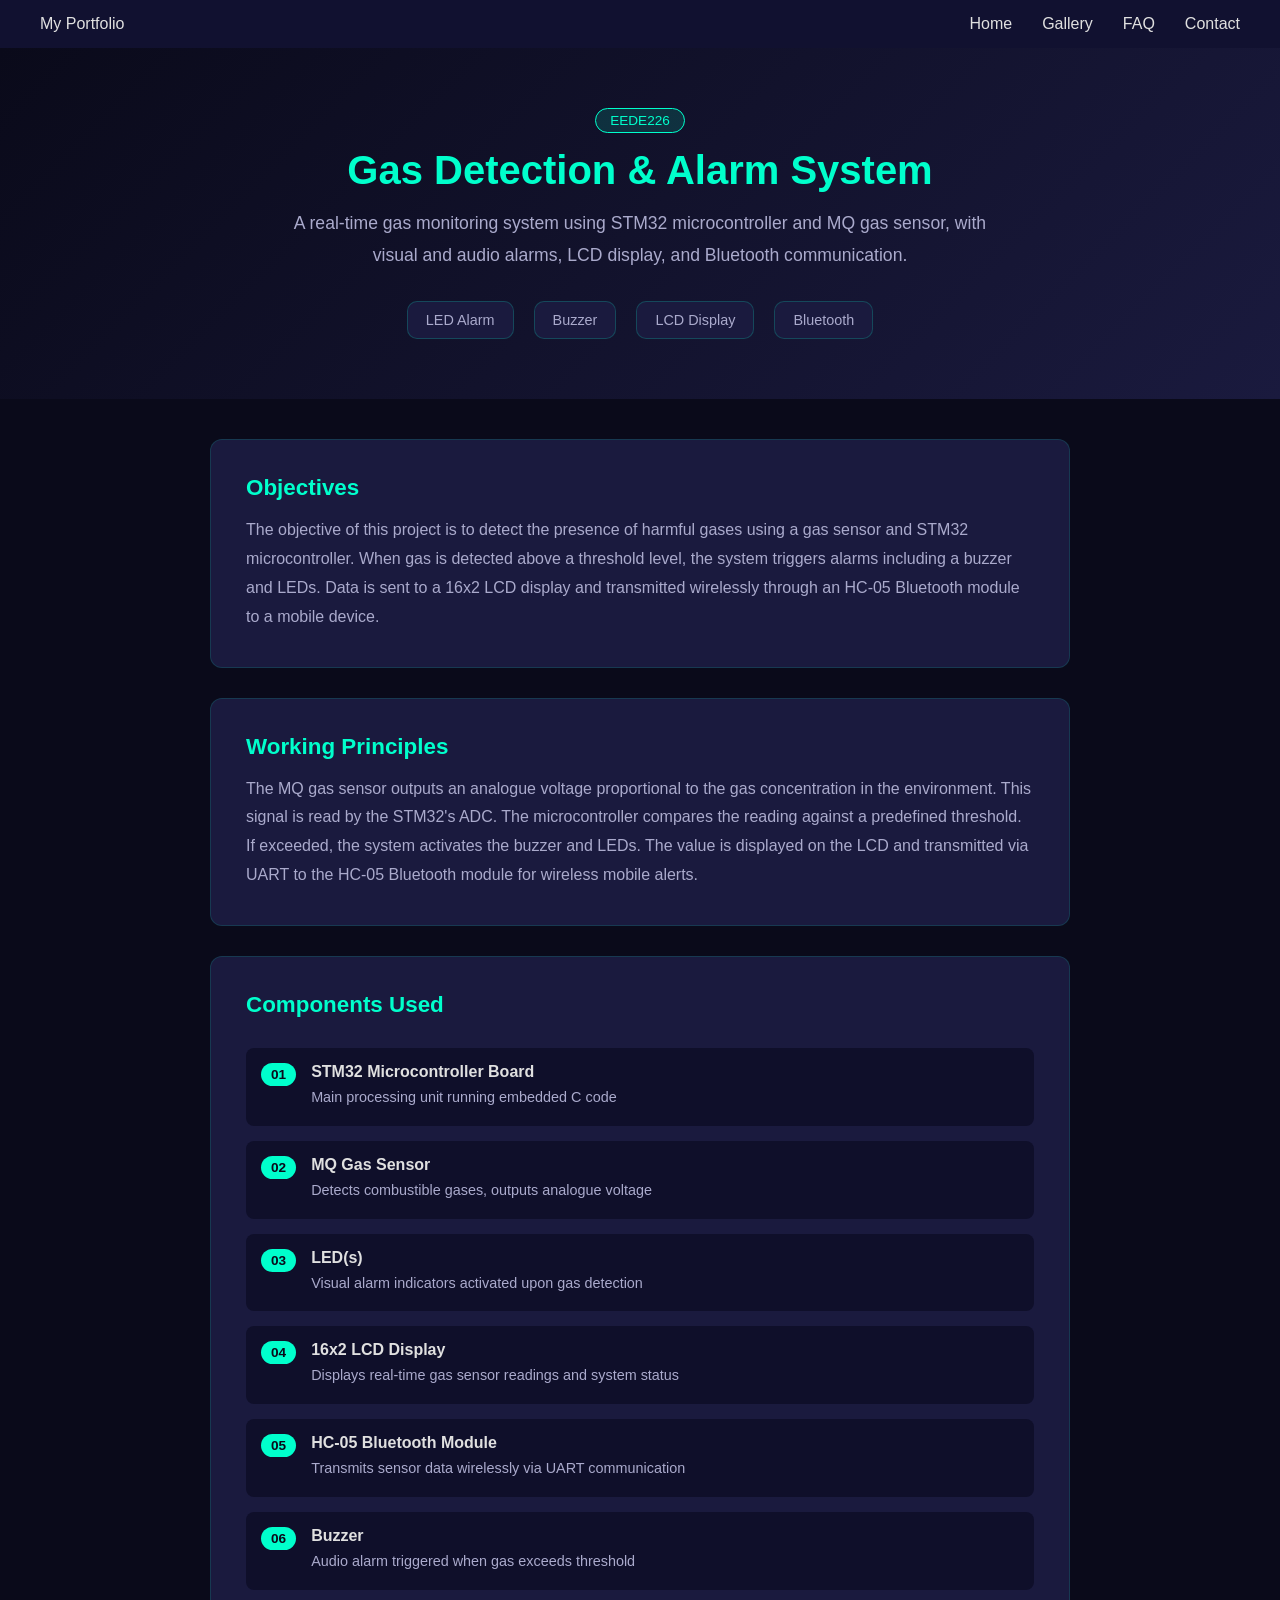
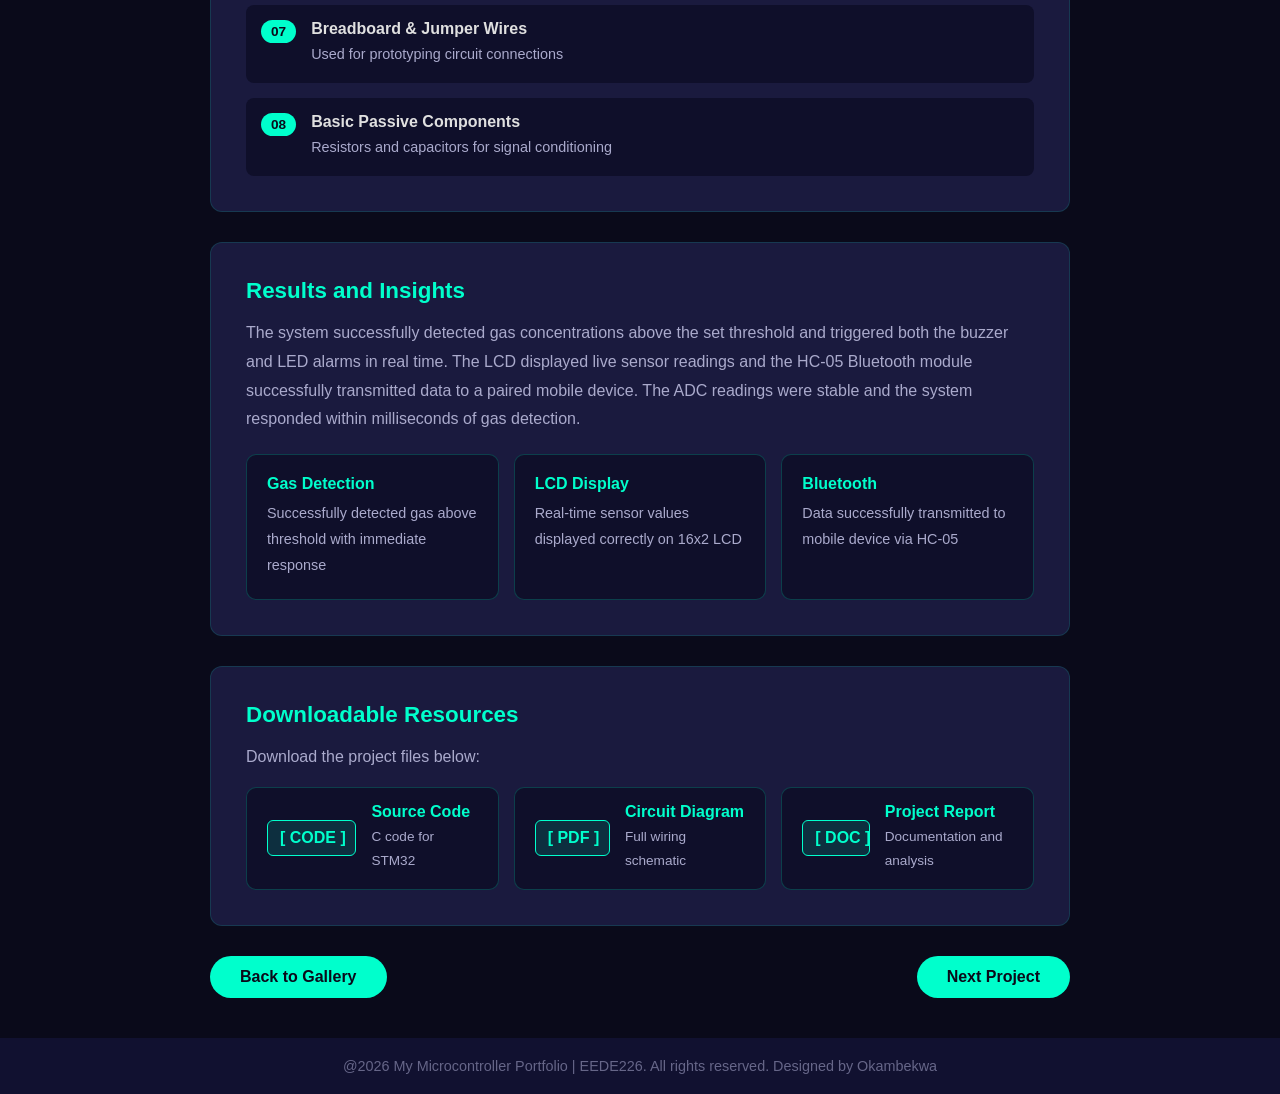
==== project1.html @ 9bdcce8b "Add files via upload" ====
<!DOCTYPE html>
<html lang="en">

<head>
  <meta charset="UTF-8">
  <meta name="viewport" content="width=device-width, initial-scale=1.0">
  <title>Gas Detection & Alarm System</title>
  <link rel="stylesheet" href="css/styles.css">
</head>

<body>

  <!-- NAVIGATION BAR -->
  <nav class="navbar">
    <div class="nav-logo">My Portfolio</div>
    <ul class="nav-links">
      <li><a href="index.html">Home</a></li>
      <li><a href="gallery.html">Gallery</a></li>
      <li><a href="faq.html">FAQ</a></li>
      <li><a href="contact.html">Contact</a></li>
    </ul>
  </nav>

  <!-- PROJECT HEADER -->
  <section class="project-header">
    <div class="project-header-content">
      <span class="project-tag">EEDE226</span>
      <h1>Gas Detection & Alarm System</h1>
      <p>
        A real-time gas monitoring system using STM32 microcontroller
        and MQ gas sensor, with visual and audio alarms, LCD display,
        and Bluetooth communication.
      </p>
      <div class="component-icons">
        <div class="comp-icon"><span>LED Alarm</span></div>
        <div class="comp-icon"><span>Buzzer</span></div>
        <div class="comp-icon"><span>LCD Display</span></div>
        <div class="comp-icon"><span>Bluetooth</span></div>
      </div>
    </div>
  </section>

  <!-- MAIN PROJECT CONTENT -->
  <main class="project-content">

    <!-- OBJECTIVES -->
    <section class="content-section">
      <h2>Objectives</h2>
      <p>
        The objective of this project is to detect the presence of harmful
        gases using a gas sensor and STM32 microcontroller. When gas is
        detected above a threshold level, the system triggers alarms including
        a buzzer and LEDs. Data is sent to a 16x2 LCD display and transmitted
        wirelessly through an HC-05 Bluetooth module to a mobile device.
      </p>
    </section>

    <!-- WORKING PRINCIPLES -->
    <section class="content-section">
      <h2>Working Principles</h2>
      <p>
        The MQ gas sensor outputs an analogue voltage proportional to the
        gas concentration in the environment. This signal is read by the
        STM32's ADC. The microcontroller compares the reading against a
        predefined threshold. If exceeded, the system activates the buzzer
        and LEDs. The value is displayed on the LCD and transmitted via
        UART to the HC-05 Bluetooth module for wireless mobile alerts.
      </p>
    </section>

    <!-- COMPONENTS -->
    <section class="content-section">
      <h2>Components Used</h2>
      <div class="components-grid">

        <div class="component-item">
          <span class="comp-number">01</span>
          <div>
            <h4>STM32 Microcontroller Board</h4>
            <p>Main processing unit running embedded C code</p>
          </div>
        </div>

        <div class="component-item">
          <span class="comp-number">02</span>
          <div>
            <h4>MQ Gas Sensor</h4>
            <p>Detects combustible gases, outputs analogue voltage</p>
          </div>
        </div>

        <div class="component-item">
          <span class="comp-number">03</span>
          <div>
            <h4>LED(s)</h4>
            <p>Visual alarm indicators activated upon gas detection</p>
          </div>
        </div>

        <div class="component-item">
          <span class="comp-number">04</span>
          <div>
            <h4>16x2 LCD Display</h4>
            <p>Displays real-time gas sensor readings and system status</p>
          </div>
        </div>

        <div class="component-item">
          <span class="comp-number">05</span>
          <div>
            <h4>HC-05 Bluetooth Module</h4>
            <p>Transmits sensor data wirelessly via UART communication</p>
          </div>
        </div>

        <div class="component-item">
          <span class="comp-number">06</span>
          <div>
            <h4>Buzzer</h4>
            <p>Audio alarm triggered when gas exceeds threshold</p>
          </div>
        </div>

        <div class="component-item">
          <span class="comp-number">07</span>
          <div>
            <h4>Breadboard & Jumper Wires</h4>
            <p>Used for prototyping circuit connections</p>
          </div>
        </div>

        <div class="component-item">
          <span class="comp-number">08</span>
          <div>
            <h4>Basic Passive Components</h4>
            <p>Resistors and capacitors for signal conditioning</p>
          </div>
        </div>

      </div>
    </section>

    <!-- RESULTS -->
    <section class="content-section">
      <h2>Results and Insights</h2>
      <p>
        The system successfully detected gas concentrations above the set
        threshold and triggered both the buzzer and LED alarms in real time.
        The LCD displayed live sensor readings and the HC-05 Bluetooth module
        successfully transmitted data to a paired mobile device. The ADC
        readings were stable and the system responded within milliseconds
        of gas detection.
      </p>
      <div class="results-grid">
        <div class="result-card">
          <h3>Gas Detection</h3>
          <p>Successfully detected gas above threshold with immediate response</p>
        </div>
        <div class="result-card">
          <h3>LCD Display</h3>
          <p>Real-time sensor values displayed correctly on 16x2 LCD</p>
        </div>
        <div class="result-card">
          <h3>Bluetooth</h3>
          <p>Data successfully transmitted to mobile device via HC-05</p>
        </div>
      </div>
    </section>

    <!-- DOWNLOADS -->
    <section class="content-section">
      <h2>Downloadable Resources</h2>
      <p>Download the project files below:</p>
      <div class="downloads-grid">

        <a href="downloads/project1_code.c" class="download-card" target="_blank">
          <span class="download-icon">[ CODE ]</span>
          <div>
            <h4>Source Code</h4>
            <p>C code for STM32</p>
          </div>
        </a>

        <a href="downloads/project1_circuit.pdf" class="download-card" target="_blank">
          <span class="download-icon">[ PDF ]</span>
          <div>
            <h4>Circuit Diagram</h4>
            <p>Full wiring schematic</p>
          </div>
        </a>

        <a href="downloads/project1_report.pdf" class="download-card" target="_blank">
          <span class="download-icon">[ DOC ]</span>
          <div>
            <h4>Project Report</h4>
            <p>Documentation and analysis</p>
          </div>
        </a>

      </div>
    </section>

    <!-- NAVIGATION BUTTONS -->
    <div class="project-nav">
      <a href="gallery.html" class="btn">Back to Gallery</a>
      <a href="project2.html" class="btn">Next Project</a>
    </div>

  </main>

  <!-- FOOTER -->
  <footer>
    <p>  @2026 My Microcontroller Portfolio | EEDE226. All rights reserved. Designed by Okambekwa</p>
  </footer>

</body>
</html>
---- css/styles.css ----
/*  General Reset  */
/* Removes default margins and paddings from all elements */

* {
    margin: 0;
    padding: 0;
    box-sizing: border-box; /* Ensures padding and borders are included in the element's total width and height */

}

/* set default font and background for whole site*/
body{
      font-family: 'Segoe UI', Tahoma, Geneva, Verdana, sans-serif;
      background-color: #0a0a1a; /* Dark background for better contrast with light text */
      color: #e0e0e0; /* Light text color for better readability */

}

/* Navigation Bar */
.navbar{
    display: flex; /*puts items side by side*/
    justify-content: space-between; /*logo left, links right*/
    align-items: center; 
    padding: 15px 40px;
    background-color: #111130;
     position: sticky; 
     top: 0;
     z-index: 100;
}

.navbar .logo{
    font-size: 1.5rem;
    font-weight: bold;
    color: #e0e0e0;
}

/* Removes bullets points from nav list*/
.nav-links{
    list-style: none;
    display: flex;
    gap: 30px;
}

.nav-links a {
  color: #e0e0e0;
  text-decoration: none;          /* removes underline */
  font-size: 1rem;
  transition: color 0.3s;         /* smooth colour change on hover */
}

/*Change color when you hover over a nav link */
.nav-links a:hover{
    color:#00ffcc;

}

/* Hero section*/
.hero {
    min-height: 90vh;
    display: flex;
    flex-direction: column;
    align-items: center;
    text-align: center;
    padding: 0 20px; 
    background: linear-gradient(135deg, #0a0a1a, #1a1a3e);
}
.hero h1{
    font-size:3rem;
    color:#00ffcc;
    margin-bottom: 20px;
}
.hero p{
    font-size:1.2rem;
    color:#aaaacc;
    max-width:700px;
    margin-bottom: 30px;
    white-space: nowrap; /* prevents text from breaking into multiple lines */
}

/* Button Style */
.btn{
    display: inline-block;
    padding: 12px 30px;
    background-color: #00ffcc;
    color: #0a0a1a;
    text-decoration: none;
    color: #0a0a1a;
    text-decoration: none;
    border-radius: 25px;
    font-weight: bold;
    transition: transform 0.3s, background-color 0.3s;
}
 /*Button grows slightly when hovered*/
 .btn:hover {
    transform: scale(1.05);
    background-color: #00ddaa;

 }

 /* Base LED circle shape */
 .led {
  width: 20px;
  height: 20px;
  border-radius: 50%;             
  animation: blink 1.5s infinite;
}
.led-container {
  display: flex;
  gap: 20px;
  margin-top: 40px;
}

.led.red { background-color: #ff4444; animation-delay: 0s;}
.led.green { background-color: #44ff44; animation-delay: 0.5s;}
.led.blue { background-color: #4444ff; animation-delay: 1s;}

/* Blinking animation */
@keyframes blink {
  0%, 100% { opacity: 1; }
  50% { opacity: 0.1; }
}

/* Title animation */
.animate-title {
    animation: slideDown 1s ease-out;
}

.animate-subtitle {
    animation: slideDown 1s ease-out 0.3s both; /*0.3s delay*/

}

@keyframes slideDown {
    from {
        opacity: 0;
        transform: translateY(-30px);
    }
    to {
        opacity: 1;
        transform: translateY(0);
    }
}

/*ABOUT SECTION*/
.about {
    padding:60px 40px;
    text-align: center;
    background-color: #0f0f2a;
}

.about h2{ 
   font-size: 2rem;
   color: #00ffcc;
   margin-bottom: 20px;
}
.about p{
    max-width: 700px;
    margin: 0 auto 40px;
    line-height: 1.8;
    color: #aaaacc;
}

/*Three cards side by side */
.skills-grid {
    display: flex;
    gap: 30px;
    justify-content: center;
    flex-wrap: wrap; /* allows wrapping on smaller screens */
}

.skill-card {
    background-color: #1a1a3e;
    padding: 30px 20px;
    border-radius: 10px;
    border: 1px solid #00ffcc33; /* subtle border with transparency */;
    width: 200px;
    transition: transform 0.3s;
}

.skill-card:hover {
    transform: translateY(-5px);  
}

.skill-card h3 {
    margin: 10px 0;
    color: #00ffcc;
}

/*  Footer */
footer {
    text-align: center;
    padding: 20px;
    background-color: #111130;
    color: #666688;
    font-size: 0.9rem;
}

/* Page Header*/
.page-header {
    text-align: center;
    padding:50px 20px 30px;
    background: linear-gradient(135deg, #0a0a1a, #1a1a3e);
}

.page-header h1 {
    font-size: 2.5rem;
    color: #00ffcc;
    margin-bottom: 10px;

}

.page-header p {
    color: #aaaacc;
    font-size: 1.1rem;
}

/* Gallery Grid */
.gallery {
    display: flex;
    flex-wrap: wrap;
    justify-content: center;
    gap: 30px;
    padding: 50px 40px;
    background-color: #0a0a1a ;
}

 /* Project Card */
.project-card {
    background-color: #1a1a3e;
    border: 1px solid #00ffcc33;
    border-radius: 12px;
    overflow: hidden;
    width: 320px;
    transition: transform 0.3s; 
}

/*Card floats up when hovered */
.project-card:hover {
    transform: translateY(-8px);
}

/*Icon area at top of the card */
.card-image {
    background: linear-gradient(135deg, #0a0a1a, #1a1a3e);
    text-align: center;
    padding: 30px;
    font-size: 3rem;
}

/*Text area of card */
.card-body {
    padding: 20px;
}

.card-body h3 {
    margin-bottom: 10px;
    color: #00ffcc;
    font-size: 1.1rem;
}   

.card-body p {
    color: #aaaacc;
    font-size: 0.95rem;
    line-height: 1.6;
    margin-bottom: 15px;

}

/*Label above progresss bar */
.progress-label {
    display: flex;
    justify-content: space-between;
    font-size: 0.85rem;
    color: #aaaacc;
    margin-bottom: 6px;
}

/* Grey background track of progress bar */
.progress-bar {
    height: 10px;
    background-color: #0a0a1a;
    border-radius: 10px;
    margin-bottom: 20px;
    overflow: hidden;
}

/* The colored fill that animates to show progress */
.progress-fill {
    height: 100%;
    background-color: #00ffcc;
    width: 0;
    border-radius: 10px;
    animation: fillProgress 2s ease-out forwards;
}

/* The animation that fills the progress bar */
@keyframes fillProgress {
  from { width: 0; }
  to { width: var(--target-width); }

}

/*Make the btn smaller inside cards*/
.project-card .btn {
    font-size: 0.9rem;
    padding: 8px 20px;
}
/* PROJECT HEADER  */
.project-header {
  background: linear-gradient(135deg, #0a0a1a, #1a1a3e);
  padding: 60px 40px;
  text-align: center;
}

.project-tag {
  background-color: #00ffcc22;
  color: #00ffcc;
  border: 1px solid #00ffcc;
  padding: 4px 14px;
  border-radius: 20px;
  font-size: 0.85rem;
  display: inline-block;
  margin-bottom: 15px;
}

.project-header h1 {
  font-size: 2.5rem;
  color: #00ffcc;
  margin-bottom: 15px;
}

.project-header p {
  color: #aaaacc;
  max-width: 700px;
  margin: 0 auto 30px;
  line-height: 1.8;
  font-size: 1.1rem;
}

/* Animated component icons row */
.component-icons {
  display: flex;
  justify-content: center;
  gap: 20px;
  flex-wrap: wrap;
  margin-top: 20px;
}

.comp-icon {
  background-color: #1a1a3e;
  border: 1px solid #00ffcc33;
  border-radius: 10px;
  padding: 10px 18px;
  font-size: 0.9rem;
  color: #aaaacc;
  animation: pulse 2s infinite;  /* gentle pulsing animation */
}

/* Each icon pulses at a slightly different time */
.comp-icon:nth-child(2) { animation-delay: 0.5s; }
.comp-icon:nth-child(3) { animation-delay: 1s; }
.comp-icon:nth-child(4) { animation-delay: 1.5s; }

@keyframes pulse {
  0%, 100% { border-color: #00ffcc33; }
  50%       { border-color: #00ffcc; }
}

/*PROJECT CONTENT AREA */
.project-content {
  max-width: 900px;
  margin: 0 auto;
  padding: 40px 20px;
}

/* Each section block */
.content-section {
    background-color: #1a1a3e;
    border: 1px solid #00ffcc22;
    border-radius: 12px;
    padding: 35px;                       
    margin-bottom: 30px;
    display: flex;
    flex-direction: column;
}

.content-section h2 {
  color: #00ffcc;
  font-size: 1.4rem;
  margin-bottom: 15px;
}

.content-section p {
  color: #aaaacc;
  line-height: 1.8;
}

/*  COMPONENTS LIST */
.components-grid {
  display: flex;
  flex-direction: column;
  gap: 15px;
  margin-top: 15px;
}

.component-item {
  display: flex;
  align-items: flex-start;
  gap: 15px;
  background-color: #0f0f2a;
  padding: 15px;
  border-radius: 8px;
}

.comp-number {
  background-color: #00ffcc;
  color: #0a0a1a;
  font-weight: bold;
  font-size: 0.85rem;
  padding: 4px 10px;
  border-radius: 20px;
  white-space: nowrap;
}

.component-item h4 {
  color: #e0e0e0;
  margin-bottom: 4px;
}

.component-item p {
  color: #aaaacc;
  font-size: 0.9rem;
}

/*  RESULTS GRID  */
.results-grid {
  display: flex;
  gap: 15px;
  flex-wrap: wrap;
  margin-top: 20px;
}

.result-card {
  background-color: #0f0f2a;
  border: 1px solid #00ffcc33;
  border-radius: 10px;
  padding: 20px;
  flex: 1;
  min-width: 200px;
}

.result-card h3 {
  color: #00ffcc;
  margin-bottom: 8px;
  font-size: 1rem;
}

.result-card p {
  color: #aaaacc;
  font-size: 0.9rem;
}

/* DOWNLOADS */
.downloads-grid {
  display: flex;
  gap: 15px;
  flex-wrap: wrap;
  margin-top: 15px;
}

.download-card {
  display: flex;
  align-items: center;
  gap: 15px;
  background-color: #0f0f2a;
  border: 1px solid #00ffcc33;
  border-radius: 10px;
  padding: 15px 20px;
  text-decoration: none;
  flex: 1;
  min-width: 200px;
  transition: border-color 0.3s, transform 0.3s;
}

.download-card:hover {
  border-color: #00ffcc;
  transform: translateY(-3px);
}

.download-icon {
    font-size: 1rem;
    background-color: #00ffcc22;
    border: 1px solid #00ffcc;
    color: #00ffcc;
    padding: 8px 12px;
    border-radius: 6px;
    white-space: nowrap;
    font-weight: bold;
    min-width: 60px;
    text-align: center;
}

.download-card h4 {
  color: #00ffcc;
  margin-bottom: 4px;
}

.download-card p {
  color: #aaaacc;
  font-size: 0.85rem;
}

/*  PROJECT NAVIGATION BUTTONS */
.project-nav {
  display: flex;
  justify-content: space-between;
  margin-top: 20px;
}

/* FAQ SECTION */
.faq {
  padding: 50px 20px;
  margin: 0 auto;
  max-width: 800px;
}

/* Each question/answer block */
.faq-item {
  background-color: #1a1a3e;
  border: 1px solid #00ffcc22;
  border-radius: 10px;
  margin-bottom: 15px;
  overflow: hidden;

}

/* The clickable question button */
.faq-question {
  width: 100%;
  background: none;
  border: none;
  color: #e0e0e0;
  text-align: left;
  font-size: 1rem;
  font-family: 'Segoe UI' Tahoma, Geneva, Verdana, sans-serif;
  padding: 20px 25px;
  cursor: pointer;
  display: flex;
  justify-content: space-between;
  align-items: center;
  transition: background-color 0.3s;
}

/*The + or - icon on the right  */
.faq-icon {
  font-size: 1.5rem;
  color: #00ffcc;
  font-weight: bold;

}

/* Answer is hidden by default */
.faq-answer p{
  color: #aaaacc;
  padding: 0 25px 20px;
  line-height: 1.8;
  padding-bottom: 10px;
}

/*When open class is added by JavaScript */
.faq-answer {
    max-height: 0;
    overflow: hidden;
    transition: max-height 0.4s ease, padding 0.4s ease;
    padding: 0 25px;
}

.faq-answer.open {
    max-height: 300px;
    padding: 15px 25px;
}

/* CONTACT SECTION */
.contact-section {
    padding: 50px 20px;
    background-color: #0a0a1a;
    display: flex;
    justify-content: center;
    align-items: center;
    min-height: 70vh;
}
.contact-form-wrapper {
  background-color: #1a1a3e;
  border: 1px solid #00ffcc22;
  border-radius: 12px;
  padding: 40px;
  max-width: 650px;
  width: 100%;
}

/*Each input group */
.form-group {
  margin-bottom: 20px;
  display: flex;
  flex-direction: column;
}

.form-group label {
  color:#00ffcc;
  font-size: 0.95rem;
  margin-bottom: 8px;
}

/*styling for all input fields */
.form-group input,
.form-group select,
.form-group textarea {
  padding: 10px 15px;
  border: 1px solid #00ffcc33;
  border-radius: 8px;
  background-color: #0f0f2a;
  color: #e0e0e0;
  font-size: 0.95rem;
  font-family: 'Segoe UI', Tahoma, Geneva, Verdana, sans-serif;
  transition: border-color 0.3s;
  outline: none;
}

/* Border glows teal when focused */
.form-group input:focus,
.form-group select:focus,
.form-group textarea:focus {
  border-color: #00ffcc;
}

.form-group textarea {
  resize: vertical; /* allows user to resize vertically but not horizontally */
}

/*Error message hidden by default */
.error-message {
  color: #ff4444;
  font-size: 0.85rem;
  margin-top: 5px;
  display: none;
}

/* shows when JavaScript adds the show class */
.error-message.show {
  display: block;
}

/* Submit button full width */
.contact-btn {
  width: 100%;
  padding: 14px;
  font-size: 1rem;
  border: none;
  cursor: pointer;

}

/* Success message hidden by default */
.success-message {

  display: none;
  margin-top: 20px;
  background-color: #00ffcc22;
  border: 1px solid #00ffcc;
  border-radius: 8px;  
  padding: 15px;
  text-align: center;
}
.success-message p {
  color: #00ffcc;
}

/* shows when JavaScript adds the show class */
.success-message.show {
  display: block;
}

/* RESPONSIVE DESIGN */
@media (max-width: 768px) {
  /* Stack nav links vertically on small screens */
    .navbar {
        flex-direction: column;
        gap: 15px;
        padding: 15px 20px;
        text-align: center;
    }
    .nav-links {
        flex-wrap: wrap;
        gap: 15px;
        justify-content: center;
    }
    .hero h1 {
        font-size: 2.2rem;
    }
     /* allow text wrapping */
    .hero p {
        white-space:normal;
        font-size: 1rem;
    }

    /*stack skill card vertically*/
    .skills-grid {
        flex-direction: column;
        align-items: center;
    }
   /* Make project cards full width on small screens */
    .project-card {
        width: 100%;
    }

    /*stack  project header*/
    .component-icons {
        flex-direction: column;
        align-items: center;
    }

     /*Make result cards full width on small screens */
    .result-card {
        width: 100%;
    } 

    /* Make download cards full width on small screens */
    .download-card {
        width: 100%;
    }

    /*Stack project navigation buttons*/
    .project-nav {
        flex-direction: column;
        gap: 15px;
        align-items: center;
    }

    /*Make contact form full width*/
    .contact-form-wrapper {
        padding: 25px 15px;
    }

    /*shrink page header*/
    .page-header {
      font-size: 1.8rem;;
    }

    .project-header h1 {
      font-size: 1.8rem;
    }

}
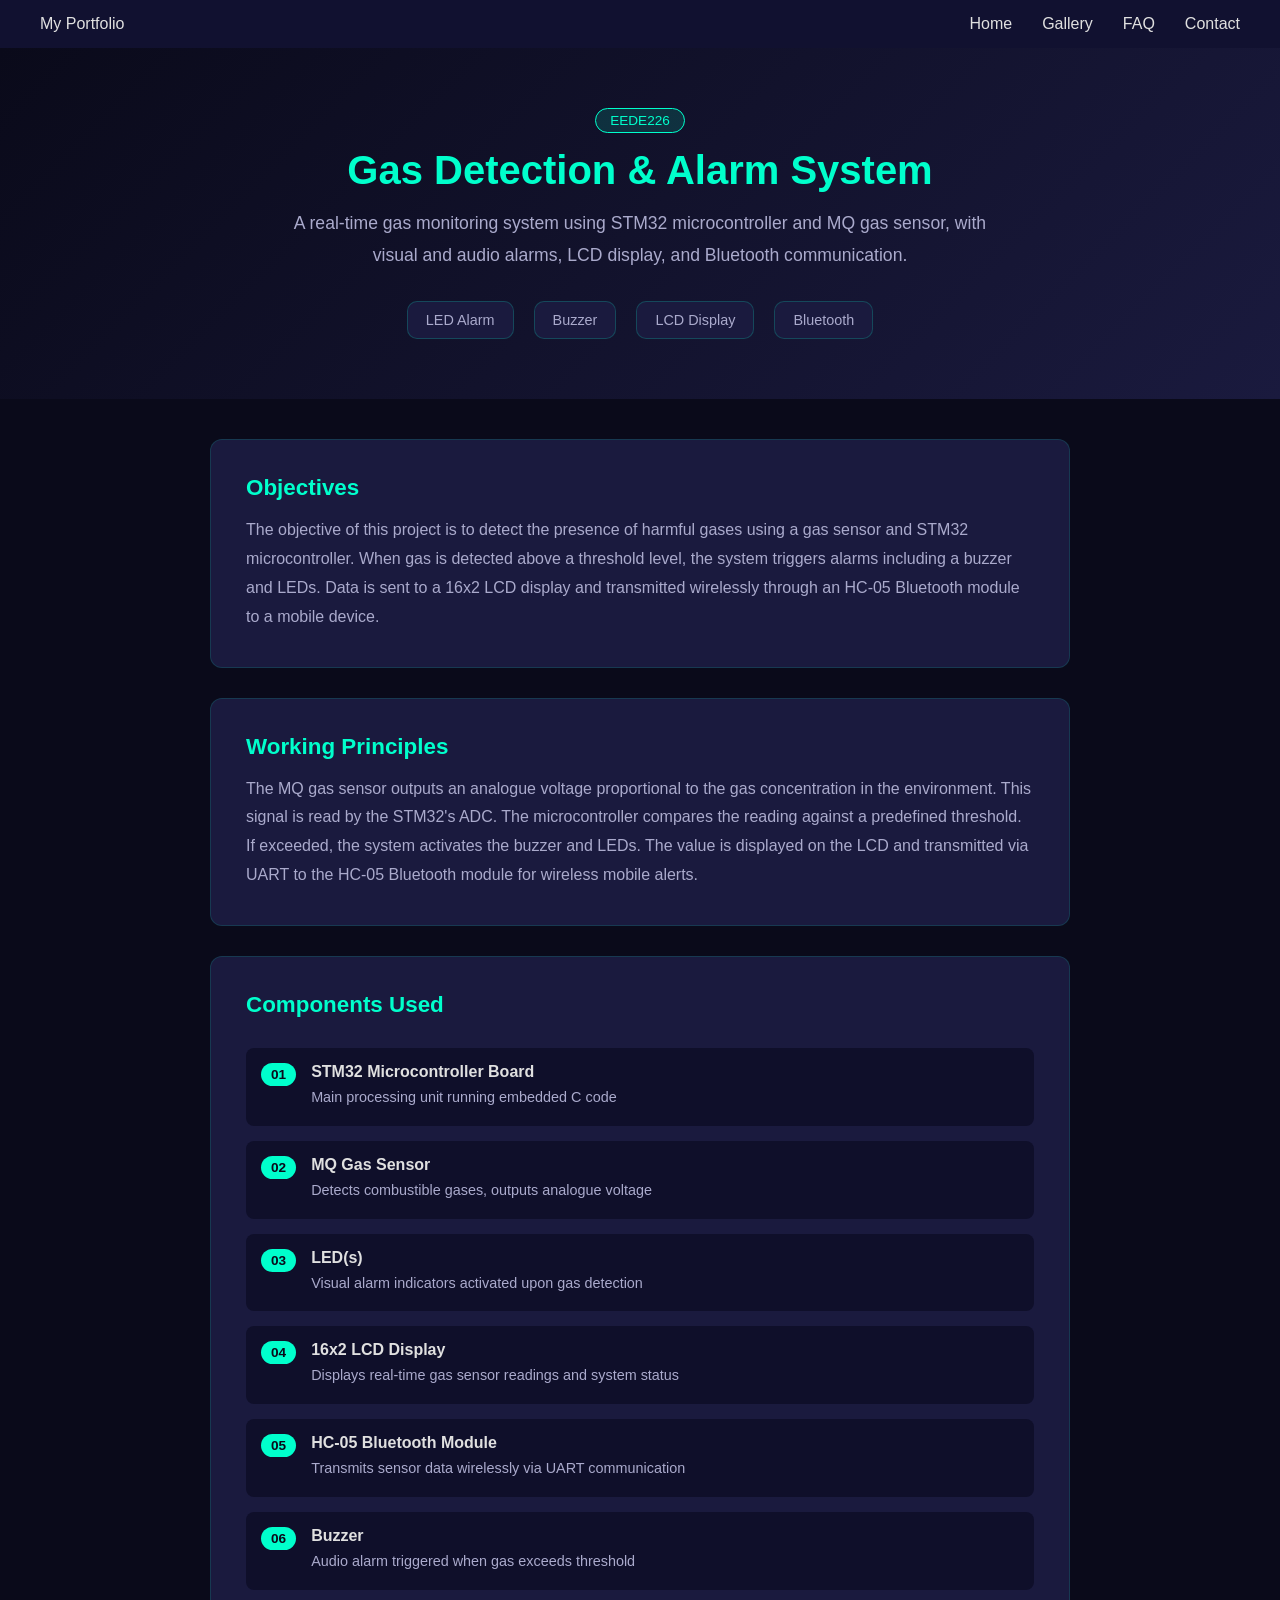
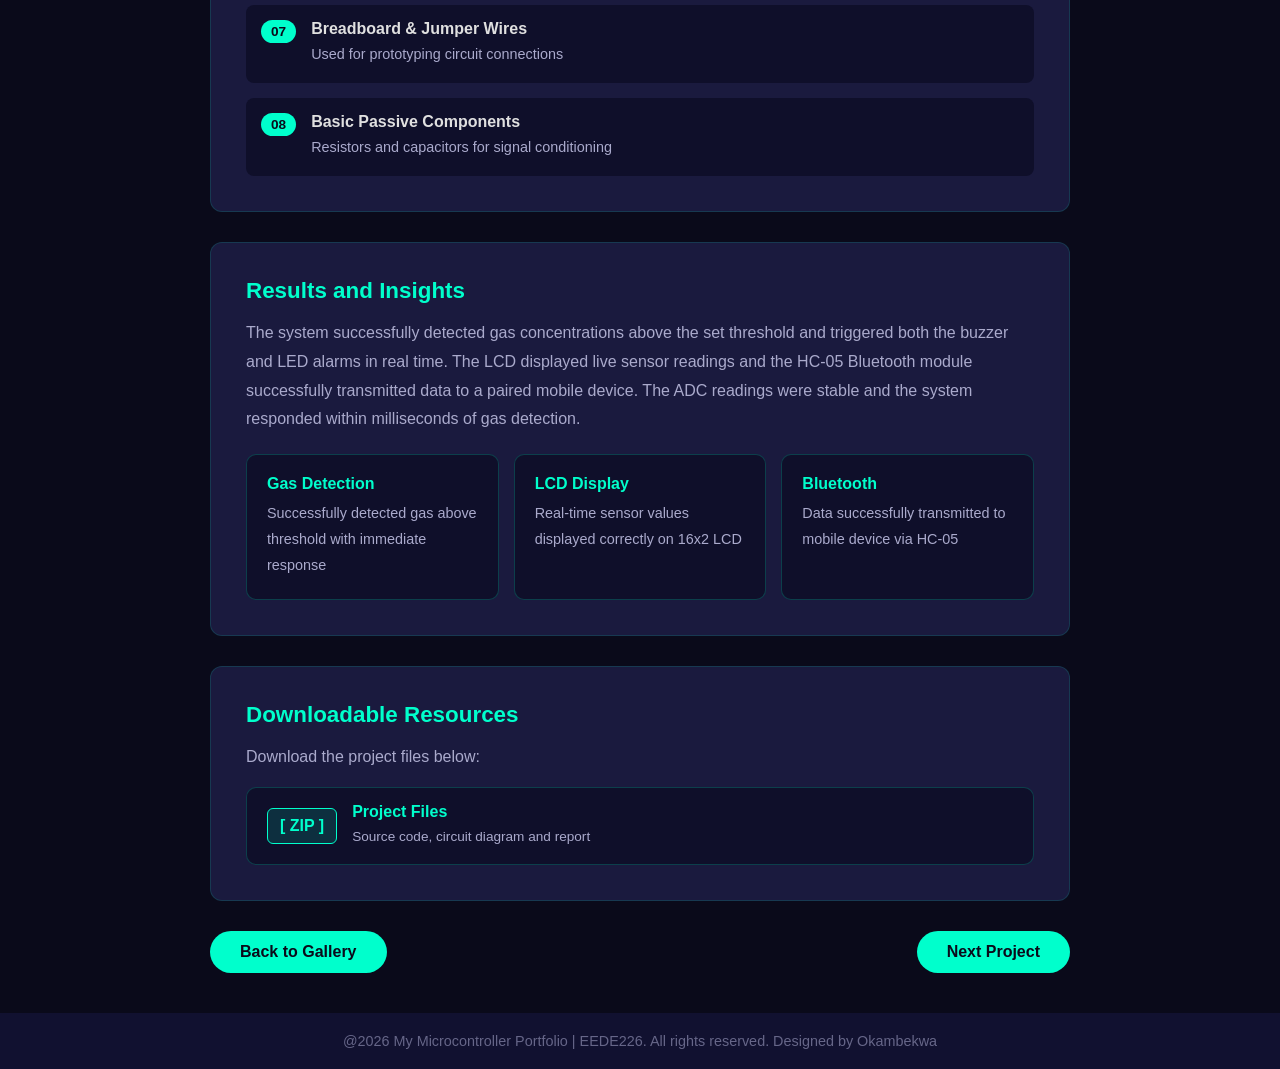
==== commit 36605642: "Add files via upload" ====
--- a/project1.html
+++ b/project1.html
@@ -173,29 +173,14 @@
       <p>Download the project files below:</p>
       <div class="downloads-grid">
 
-        <a href="downloads/project1_code.c" class="download-card" target="_blank">
-          <span class="download-icon">[ CODE ]</span>
-          <div>
-            <h4>Source Code</h4>
-            <p>C code for STM32</p>
-          </div>
-        </a>
-
-        <a href="downloads/project1_circuit.pdf" class="download-card" target="_blank">
-          <span class="download-icon">[ PDF ]</span>
-          <div>
-            <h4>Circuit Diagram</h4>
-            <p>Full wiring schematic</p>
-          </div>
-        </a>
-
-        <a href="downloads/project1_report.pdf" class="download-card" target="_blank">
-          <span class="download-icon">[ DOC ]</span>
-          <div>
-            <h4>Project Report</h4>
-            <p>Documentation and analysis</p>
-          </div>
-        </a>
+      
+<a href="downloads/project1_files.zip" class="download-card" target="_blank">
+    <span class="download-icon">[ ZIP ]</span>
+    <div>
+        <h4>Project Files</h4>
+        <p>Source code, circuit diagram and report</p>
+    </div>
+</a>
 
       </div>
     </section>
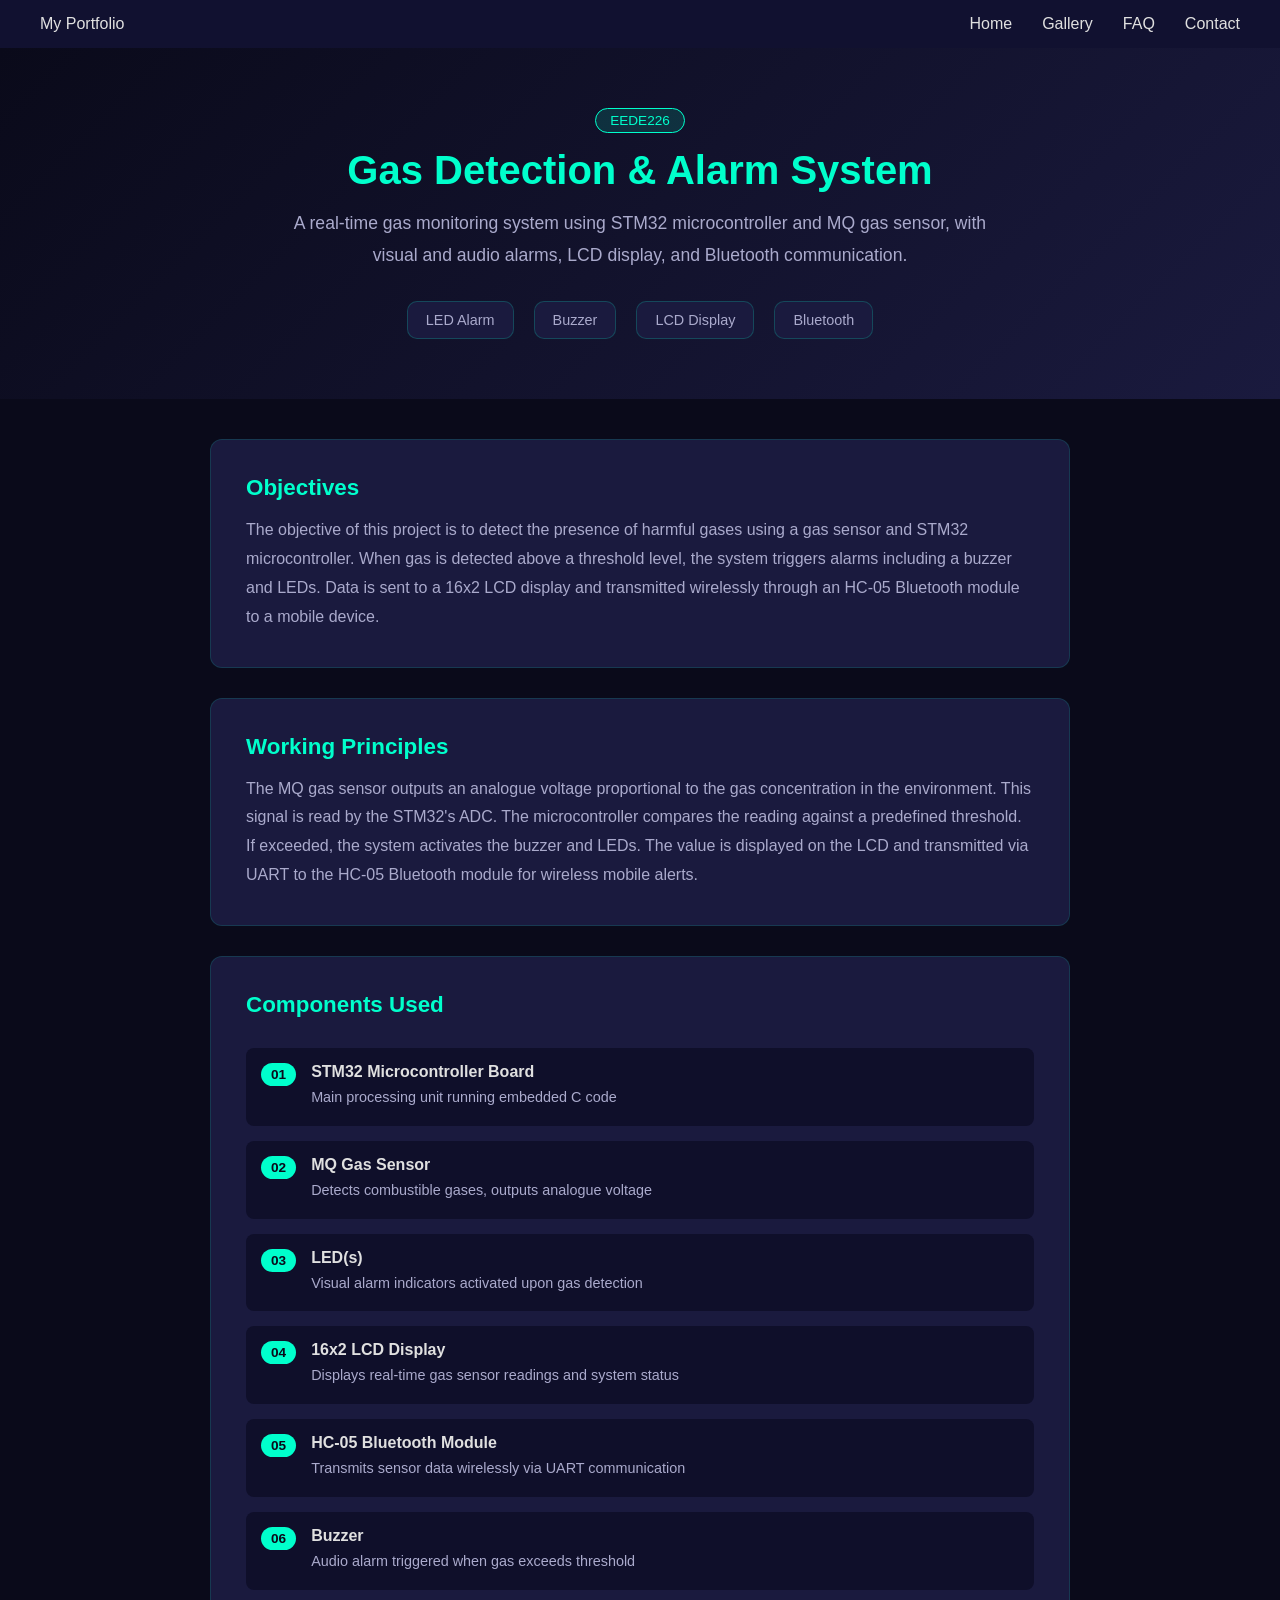
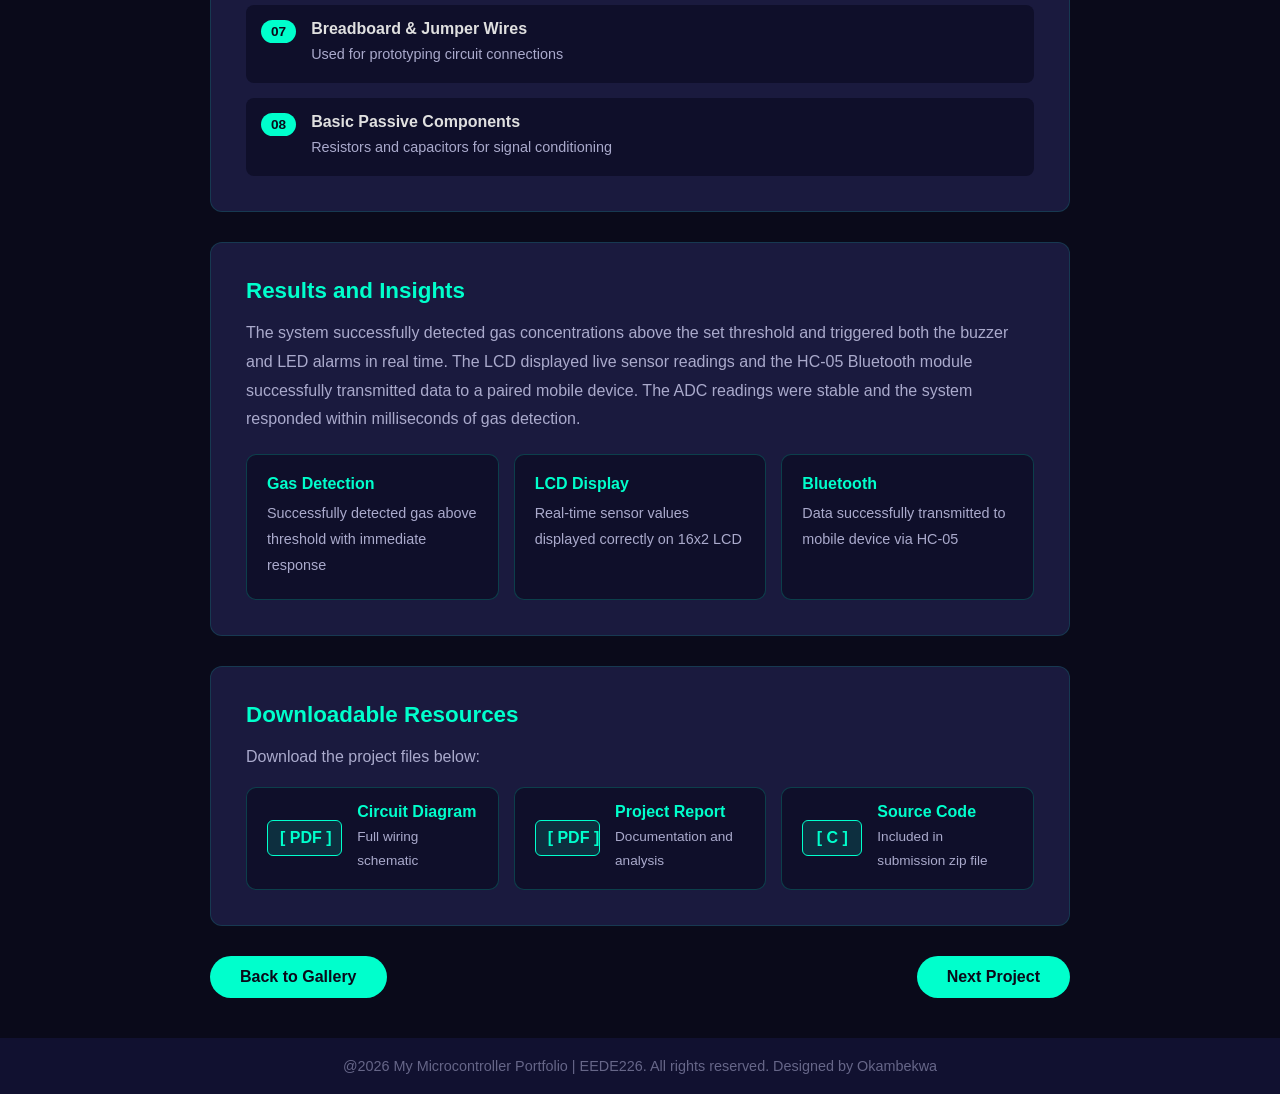
==== commit 0ea4ea86: "Add files via upload" ====
--- a/project1.html
+++ b/project1.html
@@ -171,16 +171,33 @@
     <section class="content-section">
       <h2>Downloadable Resources</h2>
       <p>Download the project files below:</p>
-      <div class="downloads-grid">
-
-      
-<a href="downloads/project1_files.zip" class="download-card" target="_blank">
-    <span class="download-icon">[ ZIP ]</span>
-    <div>
-        <h4>Project Files</h4>
-        <p>Source code, circuit diagram and report</p>
-    </div>
-</a>
+       <div class="downloads-grid">
+
+    <a href="downloads/project1_circuit.pdf" class="download-card" target="_blank">
+        <span class="download-icon">[ PDF ]</span>
+        <div>
+            <h4>Circuit Diagram</h4>
+            <p>Full wiring schematic</p>
+        </div>
+    </a>
+
+    <a href="downloads/project1_report.pdf" class="download-card" target="_blank">
+        <span class="download-icon">[ PDF ]</span>
+        <div>
+            <h4>Project Report</h4>
+            <p>Documentation and analysis</p>
+        </div>
+    </a>
+
+    <a href="#" class="download-card">
+        <span class="download-icon">[ C ]</span>
+        <div>
+            <h4>Source Code</h4>
+            <p>Included in submission zip file</p>
+        </div>
+    </a>
+
+</div>
 
       </div>
     </section>
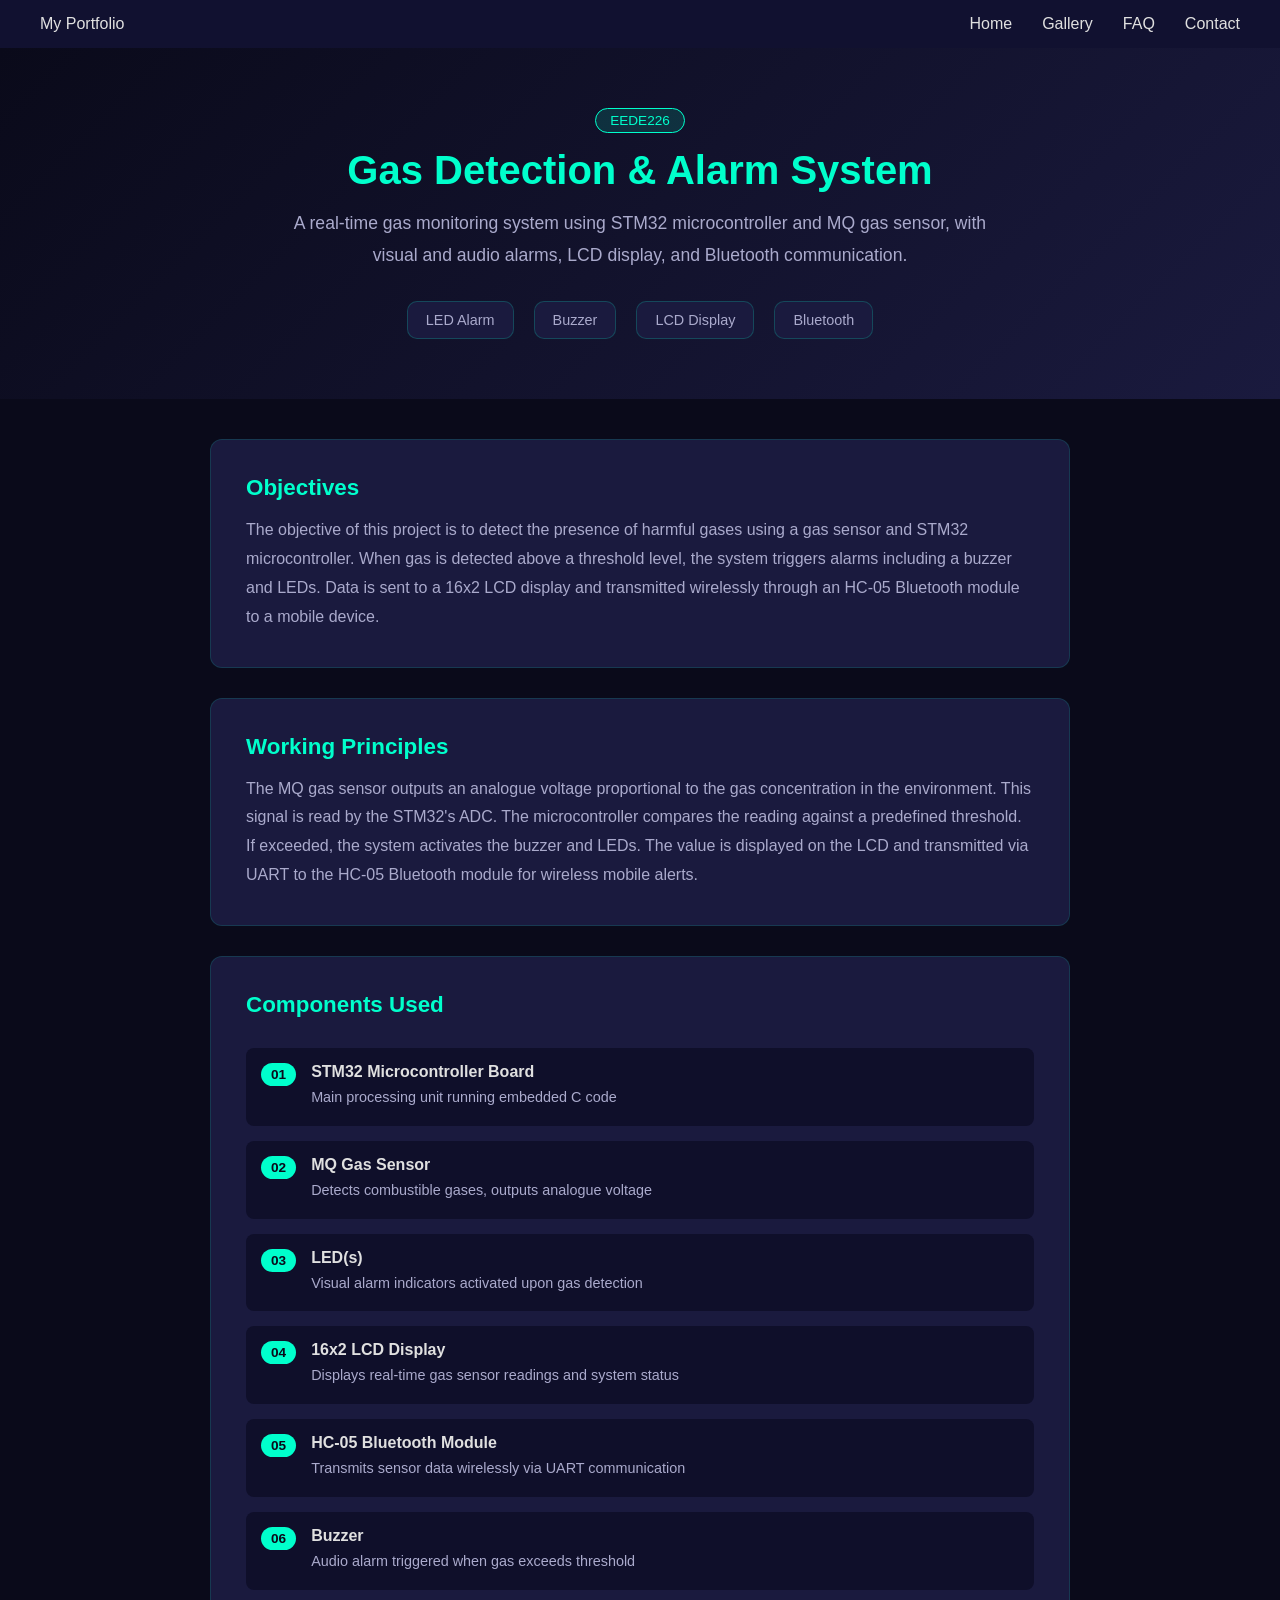
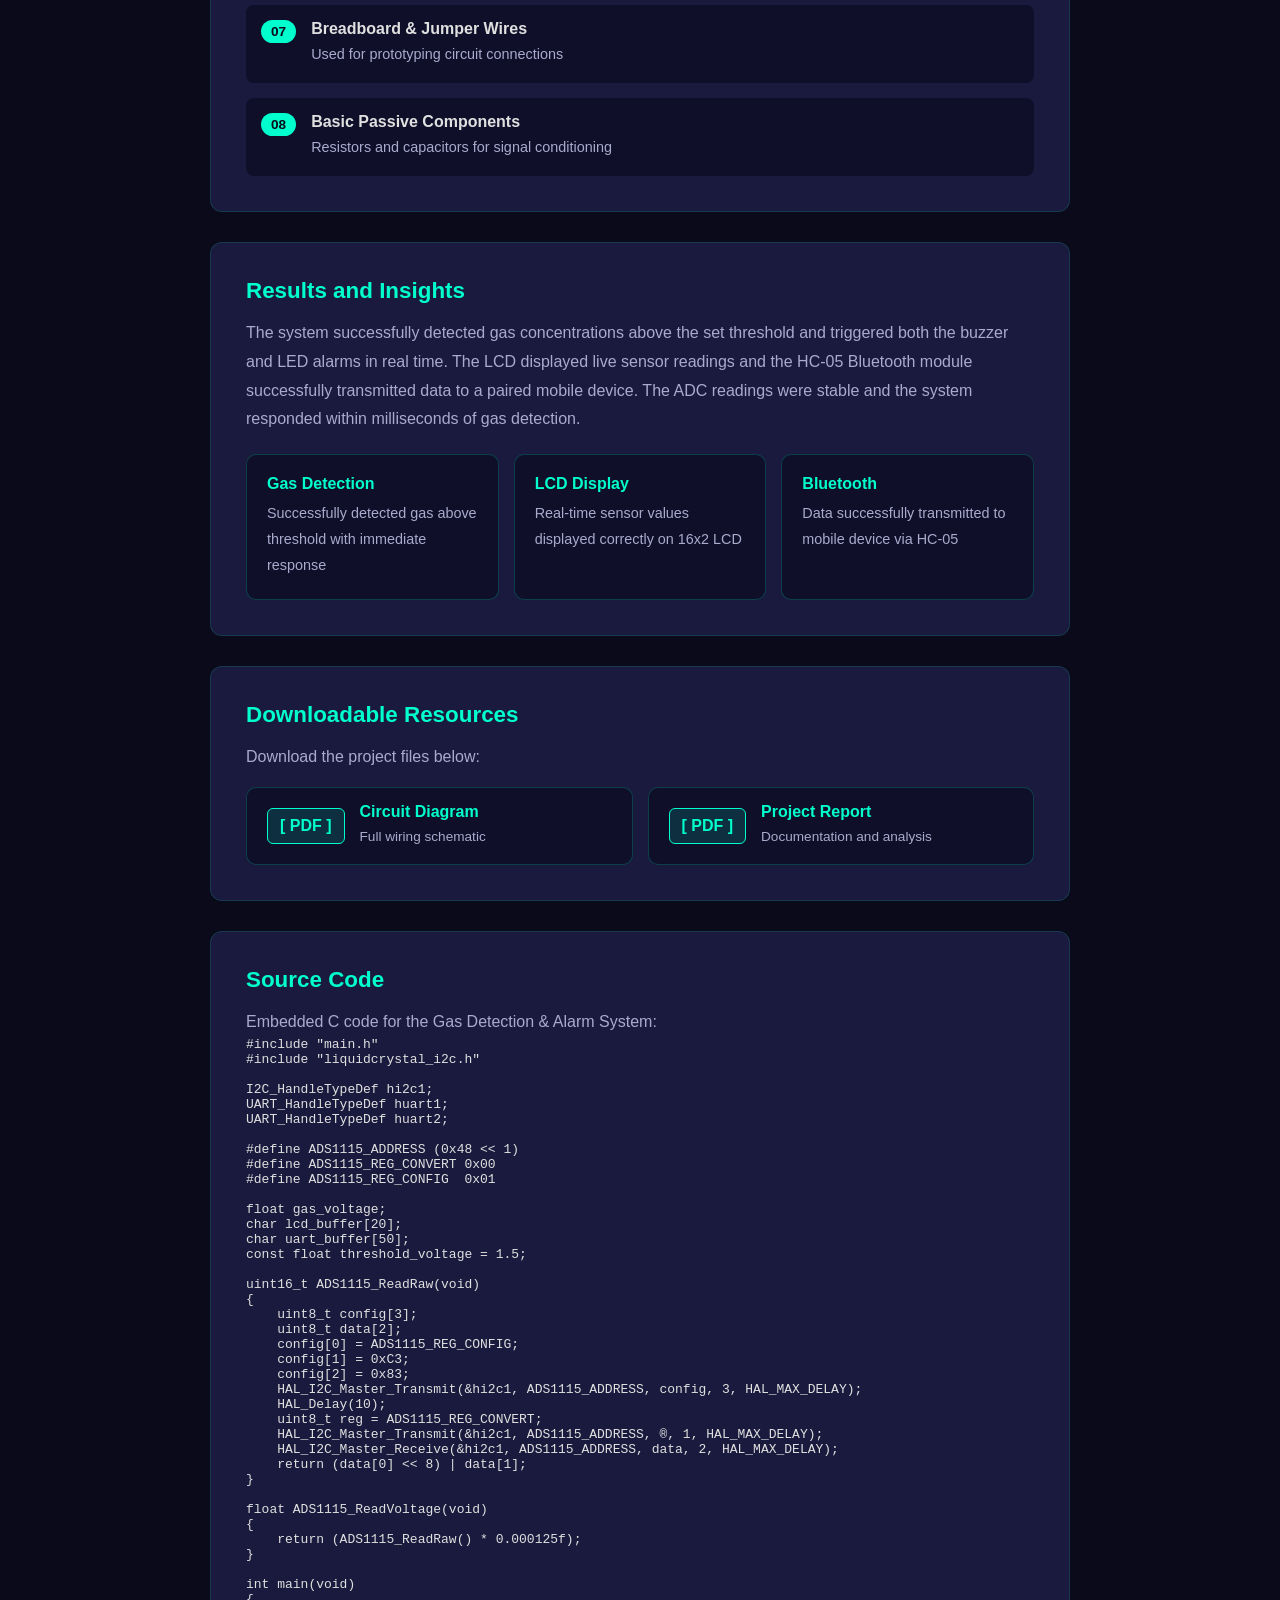
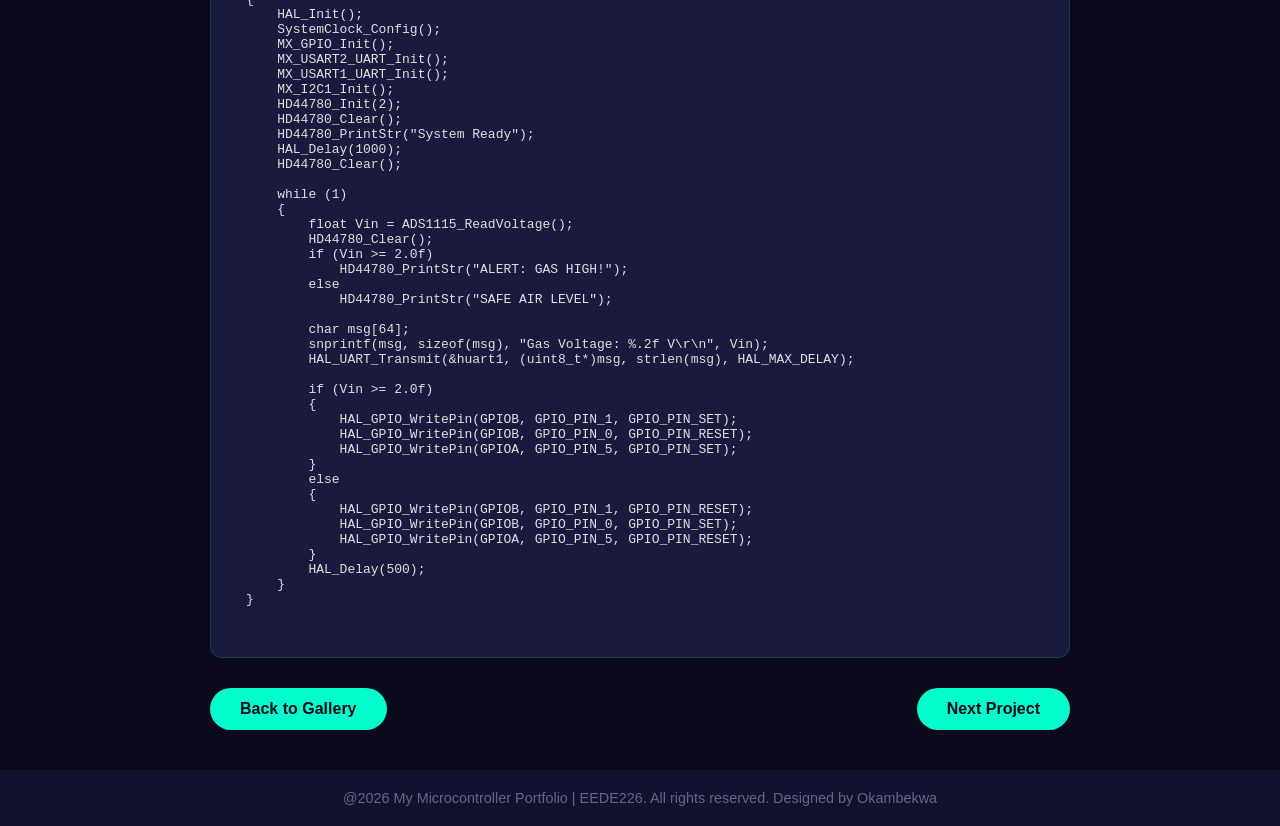
==== commit 3ec9412b: "Add files via upload" ====
--- a/project1.html
+++ b/project1.html
@@ -168,35 +168,117 @@
     </section>
 
     <!-- DOWNLOADS -->
-    <section class="content-section">
-      <h2>Downloadable Resources</h2>
-      <p>Download the project files below:</p>
-       <div class="downloads-grid">
-
-    <a href="downloads/project1_circuit.pdf" class="download-card" target="_blank">
-        <span class="download-icon">[ PDF ]</span>
-        <div>
-            <h4>Circuit Diagram</h4>
-            <p>Full wiring schematic</p>
-        </div>
-    </a>
-
-    <a href="downloads/project1_report.pdf" class="download-card" target="_blank">
-        <span class="download-icon">[ PDF ]</span>
-        <div>
-            <h4>Project Report</h4>
-            <p>Documentation and analysis</p>
-        </div>
-    </a>
-
-    <a href="#" class="download-card">
-        <span class="download-icon">[ C ]</span>
-        <div>
-            <h4>Source Code</h4>
-            <p>Included in submission zip file</p>
-        </div>
-    </a>
-
+<section class="content-section">
+    <h2>Downloadable Resources</h2>
+    <p>Download the project files below:</p>
+    <div class="downloads-grid">
+
+        <a href="downloads/project1_circuit.pdf" class="download-card" target="_blank">
+            <span class="download-icon">[ PDF ]</span>
+            <div>
+                <h4>Circuit Diagram</h4>
+                <p>Full wiring schematic</p>
+            </div>
+        </a>
+
+        <a href="downloads/project1_report.pdf" class="download-card" target="_blank">
+            <span class="download-icon">[ PDF ]</span>
+            <div>
+                <h4>Project Report</h4>
+                <p>Documentation and analysis</p>
+            </div>
+        </a>
+
+    </div>
+</section>
+
+<!-- SOURCE CODE -->
+<section class="content-section">
+    <h2>Source Code</h2>
+    <p>Embedded C code for the Gas Detection & Alarm System:</p>
+    <div class="code-block">
+        <pre>
+#include "main.h"
+#include "liquidcrystal_i2c.h"
+
+I2C_HandleTypeDef hi2c1;
+UART_HandleTypeDef huart1;
+UART_HandleTypeDef huart2;
+
+#define ADS1115_ADDRESS (0x48 << 1)
+#define ADS1115_REG_CONVERT 0x00
+#define ADS1115_REG_CONFIG  0x01
+
+float gas_voltage;
+char lcd_buffer[20];
+char uart_buffer[50];
+const float threshold_voltage = 1.5;
+
+uint16_t ADS1115_ReadRaw(void)
+{
+    uint8_t config[3];
+    uint8_t data[2];
+    config[0] = ADS1115_REG_CONFIG;
+    config[1] = 0xC3;
+    config[2] = 0x83;
+    HAL_I2C_Master_Transmit(&hi2c1, ADS1115_ADDRESS, config, 3, HAL_MAX_DELAY);
+    HAL_Delay(10);
+    uint8_t reg = ADS1115_REG_CONVERT;
+    HAL_I2C_Master_Transmit(&hi2c1, ADS1115_ADDRESS, &reg, 1, HAL_MAX_DELAY);
+    HAL_I2C_Master_Receive(&hi2c1, ADS1115_ADDRESS, data, 2, HAL_MAX_DELAY);
+    return (data[0] << 8) | data[1];
+}
+
+float ADS1115_ReadVoltage(void)
+{
+    return (ADS1115_ReadRaw() * 0.000125f);
+}
+
+int main(void)
+{
+    HAL_Init();
+    SystemClock_Config();
+    MX_GPIO_Init();
+    MX_USART2_UART_Init();
+    MX_USART1_UART_Init();
+    MX_I2C1_Init();
+    HD44780_Init(2);
+    HD44780_Clear();
+    HD44780_PrintStr("System Ready");
+    HAL_Delay(1000);
+    HD44780_Clear();
+
+    while (1)
+    {
+        float Vin = ADS1115_ReadVoltage();
+        HD44780_Clear();
+        if (Vin >= 2.0f)
+            HD44780_PrintStr("ALERT: GAS HIGH!");
+        else
+            HD44780_PrintStr("SAFE AIR LEVEL");
+
+        char msg[64];
+        snprintf(msg, sizeof(msg), "Gas Voltage: %.2f V\r\n", Vin);
+        HAL_UART_Transmit(&huart1, (uint8_t*)msg, strlen(msg), HAL_MAX_DELAY);
+
+        if (Vin >= 2.0f)
+        {
+            HAL_GPIO_WritePin(GPIOB, GPIO_PIN_1, GPIO_PIN_SET);
+            HAL_GPIO_WritePin(GPIOB, GPIO_PIN_0, GPIO_PIN_RESET);
+            HAL_GPIO_WritePin(GPIOA, GPIO_PIN_5, GPIO_PIN_SET);
+        }
+        else
+        {
+            HAL_GPIO_WritePin(GPIOB, GPIO_PIN_1, GPIO_PIN_RESET);
+            HAL_GPIO_WritePin(GPIOB, GPIO_PIN_0, GPIO_PIN_SET);
+            HAL_GPIO_WritePin(GPIOA, GPIO_PIN_5, GPIO_PIN_RESET);
+        }
+        HAL_Delay(500);
+    }
+}
+        </pre>
+    </div>
+</section>
 </div>
 
       </div>
